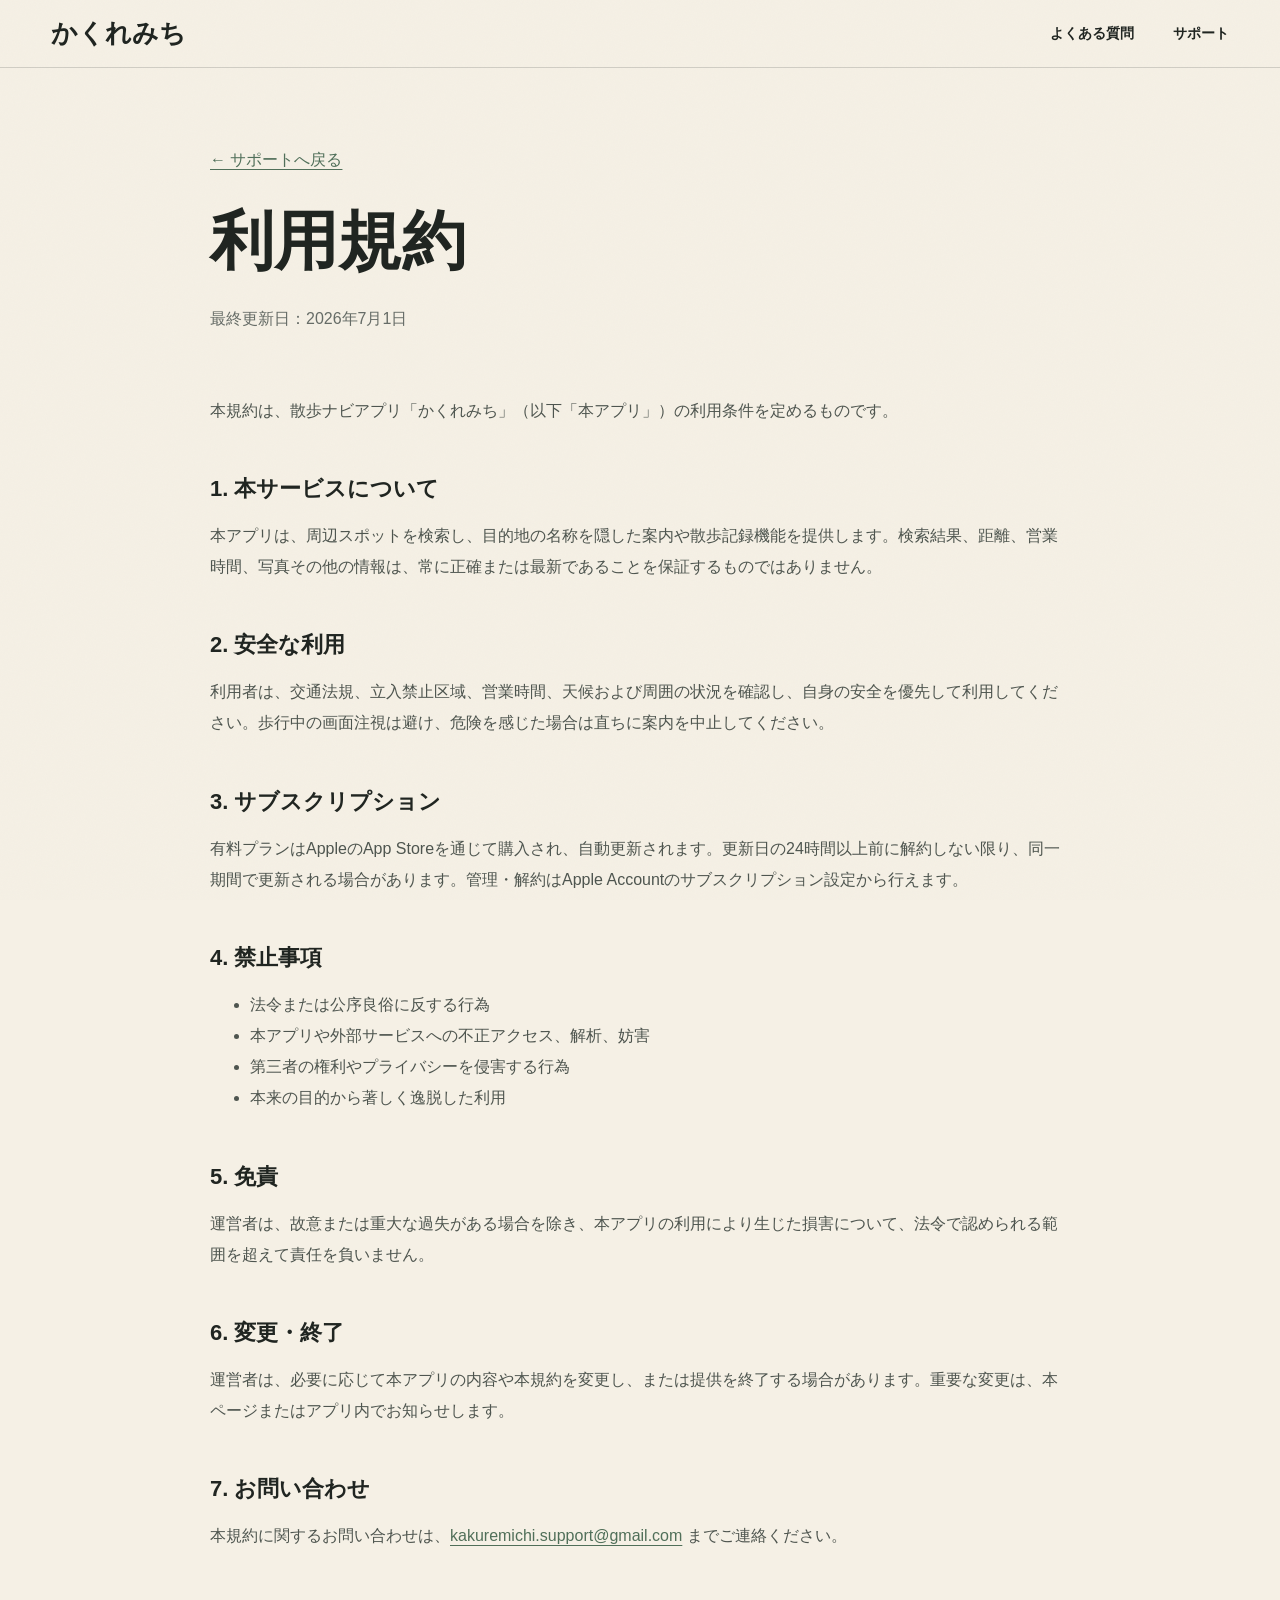
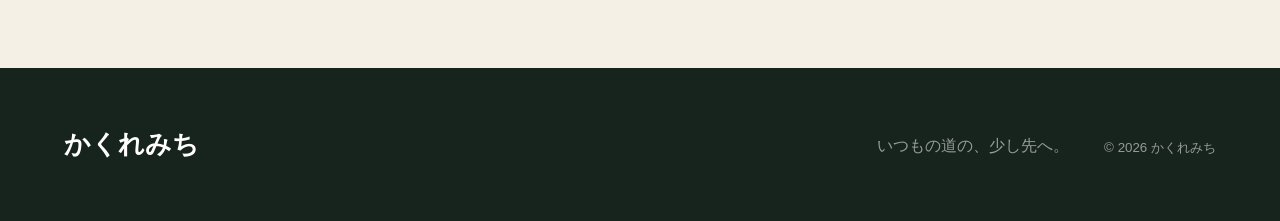
==== terms/index.html @ 9f10bf23 "Publish KakureMichi support site" ====
<!doctype html>
<html lang="ja">
<head>
  <meta charset="utf-8"><meta name="viewport" content="width=device-width, initial-scale=1">
  <meta name="referrer" content="strict-origin-when-cross-origin">
  <meta http-equiv="Content-Security-Policy" content="default-src 'self'; script-src 'self'; style-src 'self' 'unsafe-inline' https://fonts.googleapis.com; font-src 'self' https://fonts.gstatic.com data:; img-src 'self' data:; connect-src 'none'; media-src 'self'; object-src 'none'; frame-src 'none'; worker-src 'none'; base-uri 'self'; form-action 'none'; upgrade-insecure-requests">
  <meta name="robots" content="index,follow"><title>利用規約 | かくれみち</title>
  <link rel="preconnect" href="https://fonts.googleapis.com"><link rel="preconnect" href="https://fonts.gstatic.com" crossorigin>
  <link href="https://fonts.googleapis.com/css2?family=Klee+One:wght@400;600&family=Noto+Sans+JP:wght@400;500;600;700&display=swap" rel="stylesheet">
  <link rel="stylesheet" href="../styles.css">
</head>
<body>
  <header class="site-header is-scrolled"><a class="brand" href="../">かくれみち</a><nav class="desktop-nav"><a href="../#faq">よくある質問</a><a href="../#support">サポート</a></nav></header>
  <main class="legal-page"><div class="section-inner">
    <a class="legal-back" href="../">← サポートへ戻る</a>
    <h1>利用規約</h1><p class="updated">最終更新日：2026年7月1日</p>
    <p>本規約は、散歩ナビアプリ「かくれみち」（以下「本アプリ」）の利用条件を定めるものです。</p>
    <h2>1. 本サービスについて</h2><p>本アプリは、周辺スポットを検索し、目的地の名称を隠した案内や散歩記録機能を提供します。検索結果、距離、営業時間、写真その他の情報は、常に正確または最新であることを保証するものではありません。</p>
    <h2>2. 安全な利用</h2><p>利用者は、交通法規、立入禁止区域、営業時間、天候および周囲の状況を確認し、自身の安全を優先して利用してください。歩行中の画面注視は避け、危険を感じた場合は直ちに案内を中止してください。</p>
    <h2>3. サブスクリプション</h2><p>有料プランはAppleのApp Storeを通じて購入され、自動更新されます。更新日の24時間以上前に解約しない限り、同一期間で更新される場合があります。管理・解約はApple Accountのサブスクリプション設定から行えます。</p>
    <h2>4. 禁止事項</h2><ul><li>法令または公序良俗に反する行為</li><li>本アプリや外部サービスへの不正アクセス、解析、妨害</li><li>第三者の権利やプライバシーを侵害する行為</li><li>本来の目的から著しく逸脱した利用</li></ul>
    <h2>5. 免責</h2><p>運営者は、故意または重大な過失がある場合を除き、本アプリの利用により生じた損害について、法令で認められる範囲を超えて責任を負いません。</p>
    <h2>6. 変更・終了</h2><p>運営者は、必要に応じて本アプリの内容や本規約を変更し、または提供を終了する場合があります。重要な変更は、本ページまたはアプリ内でお知らせします。</p>
    <h2>7. お問い合わせ</h2><p>本規約に関するお問い合わせは、<a href="mailto:kakuremichi.support@gmail.com">kakuremichi.support@gmail.com</a> までご連絡ください。</p>
  </div></main>
  <footer><a class="brand" href="../">かくれみち</a><p>いつもの道の、少し先へ。</p><small>© 2026 かくれみち</small></footer>
</body></html>
---- styles.css ----
:root {
  --ink: #202521;
  --sub: #666c67;
  --paper: #f5f0e5;
  --paper-deep: #e9e1d1;
  --moss: #506f59;
  --moss-dark: #253f33;
  --coral: #dd654d;
  --gold: #e3ac4b;
  --blue: #7da7b2;
  --line: rgba(32, 37, 33, 0.17);
  --header-h: 84px;
}

* { box-sizing: border-box; }
html { scroll-behavior: smooth; overflow-x: clip; }
body {
  margin: 0;
  color: var(--ink);
  background: var(--paper);
  font-family: "Noto Sans JP", sans-serif;
  letter-spacing: 0;
  overflow-x: hidden;
}
body::before {
  content: "";
  position: fixed;
  z-index: 60;
  inset: 0;
  pointer-events: none;
  opacity: .14;
  background-image: url("data:image/svg+xml,%3Csvg xmlns='http://www.w3.org/2000/svg' width='180' height='180' viewBox='0 0 180 180'%3E%3Cfilter id='n'%3E%3CfeTurbulence type='fractalNoise' baseFrequency='.82' numOctaves='3' stitchTiles='stitch'/%3E%3C/filter%3E%3Crect width='100%25' height='100%25' filter='url(%23n)' opacity='.18'/%3E%3C/svg%3E");
  mix-blend-mode: multiply;
}
a { color: inherit; text-decoration: none; }
button { font: inherit; }
.skip-link { position: fixed; top: 8px; left: 8px; z-index: 100; padding: 10px 14px; background: white; transform: translateY(-150%); }
.skip-link:focus { transform: translateY(0); }

.journey-progress {
  position: fixed;
  z-index: 48;
  left: clamp(14px, 2vw, 32px);
  top: 50%;
  display: flex;
  align-items: center;
  gap: 12px;
  color: rgba(255,255,255,.72);
  transform: translate(-45%, -50%) rotate(-90deg);
  transform-origin: center;
  transition: color .35s ease;
}
.journey-progress::before { content: ""; width: 82px; height: 1px; background: currentColor; opacity: .28; }
.journey-progress i { position: absolute; left: 0; width: 82px; height: 1px; background: var(--gold); transform: scaleX(var(--page-progress, 0)); transform-origin: left; }
.journey-progress span { font-size: 9px; font-weight: 700; letter-spacing: .18em; white-space: nowrap; }
.journey-progress.is-light { color: rgba(32,37,33,.55); }

.site-header {
  position: fixed;
  top: 0;
  left: 0;
  right: 0;
  z-index: 50;
  height: var(--header-h);
  display: flex;
  align-items: center;
  justify-content: space-between;
  padding: 0 clamp(24px, 4vw, 72px);
  color: white;
  transition: background .35s ease, color .35s ease, height .35s ease;
}
.site-header.is-scrolled { height: 68px; color: var(--ink); background: rgba(245, 240, 229, .92); backdrop-filter: blur(16px); border-bottom: 1px solid var(--line); }
.brand { font: 600 clamp(24px, 2vw, 34px)/1 "Klee One", cursive; white-space: nowrap; }
.desktop-nav { display: flex; gap: clamp(22px, 3vw, 48px); font-size: 14px; font-weight: 600; }
.desktop-nav a { position: relative; padding: 8px 0; }
.desktop-nav a::after { content: ""; position: absolute; left: 0; right: 100%; bottom: 0; height: 1px; background: currentColor; transition: right .3s ease; }
.desktop-nav a:hover::after { right: 0; }
.menu-button { display: none; width: 44px; height: 44px; border: 0; background: transparent; color: currentColor; }
.menu-button span { display: block; width: 22px; height: 1px; margin: 6px auto; background: currentColor; }

.hero { position: sticky; top: 0; z-index: 1; min-height: 100svh; isolation: isolate; overflow: hidden; color: white; }
.hero-photo, .hero-shade, #ambient-canvas { position: absolute; inset: 0; }
.hero-photo { z-index: -4; background: url("./assets/hero-alley.webp") center center / cover no-repeat; transform: scale(1.04); }
.hero-shade { z-index: -3; background: linear-gradient(90deg, rgba(10, 14, 13, .78) 0%, rgba(10, 14, 13, .45) 42%, rgba(10, 14, 13, .04) 72%), linear-gradient(0deg, rgba(10, 14, 13, .4), transparent 40%); }
#ambient-canvas { z-index: -2; width: 100%; height: 100%; pointer-events: none; }
.hero-copy { position: relative; z-index: 5; width: min(820px, 88vw); padding: clamp(150px, 19vh, 210px) 0 88px clamp(24px, 8vw, 140px); }
.eyebrow, .section-kicker { margin: 0 0 20px; color: var(--gold); font-size: 12px; font-weight: 700; letter-spacing: .16em; }
.hero h1 { max-width: 720px; margin: 0; font: 600 clamp(42px, 4.35vw, 72px)/1.38 "Klee One", cursive; text-wrap: balance; }
.hero-lead { margin: 30px 0 0; color: rgba(255,255,255,.8); font-size: clamp(15px, 1.2vw, 18px); line-height: 2; }
.hero-actions { display: flex; align-items: center; gap: 28px; margin-top: 38px; }
.primary-action { display: inline-flex; align-items: center; justify-content: space-between; gap: 42px; min-width: 250px; height: 62px; padding: 0 24px; background: var(--coral); font-weight: 700; box-shadow: 0 14px 38px rgba(34, 15, 10, .2); transition: transform .25s ease, background .25s ease; }
.primary-action:hover { transform: translateY(-3px); background: #e2735d; }
.text-action { padding: 10px 0; border-bottom: 1px solid rgba(255,255,255,.6); font-size: 14px; }
.scroll-cue { position: absolute; right: 34px; bottom: 34px; display: grid; justify-items: center; gap: 10px; font-size: 9px; letter-spacing: .2em; writing-mode: vertical-rl; }
.scroll-cue i { display: block; width: 1px; height: 58px; background: rgba(255,255,255,.7); }

.decor, .section-decor { position: absolute; pointer-events: none; user-select: none; }
.decor { z-index: 3; filter: drop-shadow(0 12px 12px rgba(0,0,0,.2)); }
.decor-map { left: -38px; bottom: 5%; width: clamp(105px, 12vw, 190px); transform: rotate(-9deg); opacity: .92; }
.decor-note { right: -34px; top: 35%; width: clamp(130px, 15vw, 220px); transform: rotate(6deg); }
.decor-photo { right: 3%; bottom: 5%; width: clamp(105px, 12vw, 175px); transform: rotate(7deg); }
.decor-arrow { right: 42%; top: 45%; width: clamp(45px, 5vw, 74px); transform: rotate(-8deg); }
.decor-sparkles { right: 23%; top: 27%; width: clamp(54px, 6vw, 90px); }
.route-line { position: absolute; z-index: 2; right: 5%; bottom: -5%; width: min(58vw, 850px); height: 82%; overflow: visible; pointer-events: none; }
.route-line .route-path { fill: none; stroke: #f2c469; stroke-width: 4; stroke-linecap: round; stroke-dasharray: 2 16; filter: drop-shadow(0 0 6px rgba(242,196,105,.75)); }
.route-traveler { filter: drop-shadow(0 4px 8px rgba(24,20,12,.32)); }
.route-traveler circle { fill: var(--gold); stroke: rgba(255,255,255,.9); stroke-width: 3; }
.route-traveler path { fill: var(--moss-dark); stroke: none; }

.paper-band { position: relative; background: var(--paper); overflow-x: clip; }
.paper-band::before { content: ""; position: absolute; top: -28px; left: -2%; width: 104%; height: 56px; background: var(--paper); clip-path: polygon(0 46%, 5% 32%, 11% 54%, 18% 25%, 26% 49%, 34% 30%, 43% 52%, 52% 22%, 61% 44%, 69% 31%, 78% 55%, 87% 28%, 94% 49%, 100% 36%, 100% 100%, 0 100%); }
.section-inner { width: min(1180px, calc(100% - 48px)); margin: 0 auto; }
.story { z-index: 8; min-height: 680px; display: grid; align-items: center; padding: 155px 0 115px; overflow: visible; background: #f1ebdf; box-shadow: 0 -24px 55px rgba(10, 14, 13, .18); }
.story::before { display: none; }
.story-grid { position: relative; z-index: 2; display: grid; grid-template-columns: 1fr 1fr; gap: 12vw; align-items: center; }
.torn-paper-edge { position: absolute; z-index: 1; left: 0; top: -126px; width: 100%; height: 170px; object-fit: cover; object-position: center top; pointer-events: none; user-select: none; filter: drop-shadow(0 -10px 12px rgba(18, 20, 18, .15)); transform-origin: center bottom; }
.story h2, .steps h2, .faq h2, .support h2, .legal-page h1 { margin: 0; font: 600 clamp(42px, 5vw, 72px)/1.35 "Klee One", cursive; }
.story-copy { max-width: 520px; color: var(--sub); font-size: 17px; line-height: 2.15; }
.secret-note {
  position: relative;
  width: min(360px, 100%);
  margin-top: 36px;
  padding: 20px 92px 20px 22px;
  color: var(--ink);
  background: rgba(255,252,244,.72);
  border: 1px solid rgba(78,90,80,.19);
  box-shadow: 0 14px 32px rgba(64,52,35,.08);
  transform: rotate(-1.5deg);
}
.secret-note::before, .secret-note::after { content: ""; position: absolute; top: -10px; width: 58px; height: 22px; background: rgba(218,192,143,.58); }
.secret-note::before { left: 26px; transform: rotate(-5deg); }
.secret-note::after { right: 34px; transform: rotate(7deg); }
.secret-note span, .secret-note small { display: block; letter-spacing: .13em; }
.secret-note span { color: var(--coral); font-size: 9px; font-weight: 700; }
.secret-note strong { display: block; margin: 3px 0 1px; font: 600 27px/1.25 "Klee One", cursive; letter-spacing: .18em; }
.secret-note small { font-size: 10px; color: var(--sub); }
.secret-note::selection { background: transparent; }
.story-stamp { left: 4%; top: 16%; width: 120px; opacity: .58; transform: rotate(-12deg); }
.story-leaf { right: 4%; bottom: 7%; width: 92px; opacity: .78; transform: rotate(9deg); }

.steps { position: relative; z-index: 9; min-height: 800px; padding: 130px 0; background: #dfe5dd; overflow: hidden; }
.steps h2 { margin-bottom: 74px; }
.step-list { --step-progress: 0; position: relative; margin: 0; padding: 0; list-style: none; border-top: 1px solid rgba(37,63,51,.28); }
.step-list::before { content: ""; position: absolute; z-index: 2; left: 0; top: 0; width: 2px; height: 100%; background: var(--coral); transform: scaleY(var(--step-progress)); transform-origin: top; }
.step-list li { position: relative; display: grid; grid-template-columns: 110px 1fr; gap: 25px; align-items: start; padding: 32px 0 32px 20px; border-bottom: 1px solid rgba(37,63,51,.28); }
.step-number { color: var(--coral); font: 600 18px/1 "Klee One", cursive; }
.step-list h3 { margin: 0 0 9px; font-size: 25px; }
.step-list p { margin: 0; color: #526058; }
.step-map { right: 3%; top: 16%; width: min(25vw, 310px); opacity: .78; transform: rotate(8deg); }
.step-tape { right: 17%; top: 13%; width: 130px; transform: rotate(-7deg); }

.faq { z-index: 10; padding: 140px 0; }
.faq-layout { display: grid; grid-template-columns: .8fr 1.2fr; gap: 10vw; }
.faq-heading > p:last-child { color: var(--sub); }
.accordion details { border-top: 1px solid var(--line); }
.accordion details:last-child { border-bottom: 1px solid var(--line); }
.accordion summary { position: relative; padding: 26px 44px 26px 0; cursor: pointer; list-style: none; font-size: 17px; font-weight: 600; }
.accordion summary::-webkit-details-marker { display: none; }
.accordion summary::after { content: "+"; position: absolute; right: 8px; top: 24px; color: var(--moss); font-size: 22px; font-weight: 400; }
.accordion details[open] summary::after { content: "−"; }
.accordion details p { max-width: 690px; margin: 0; padding: 0 40px 26px 0; color: var(--sub); line-height: 1.9; }
.accordion details[open] { background: rgba(255,255,255,.22); }

.support { position: relative; z-index: 11; padding: 150px 0; color: white; background: var(--moss-dark); overflow: hidden; }
.support-grid { position: relative; z-index: 2; display: grid; grid-template-columns: 1fr 1fr; gap: 10vw; align-items: start; }
.support-light { position: absolute; width: 620px; height: 620px; right: -160px; top: -270px; border: 1px solid rgba(227,172,75,.36); border-radius: 50%; box-shadow: 0 0 100px rgba(227,172,75,.12) inset; }
.support-actions { border-top: 1px solid rgba(255,255,255,.24); }
.support-link { display: grid; grid-template-columns: 1fr auto; gap: 7px 20px; padding: 24px 2px; border-bottom: 1px solid rgba(255,255,255,.24); transition: padding .25s ease, color .25s ease; }
.support-link:hover { padding-left: 12px; color: #f0c875; }
.support-link span { font-size: 17px; font-weight: 600; }
.support-link small { grid-column: 1; color: rgba(255,255,255,.57); }
.support-link b { grid-column: 2; grid-row: 1 / span 2; align-self: center; font-size: 24px; font-weight: 400; }
footer { position: relative; z-index: 12; display: grid; grid-template-columns: 1fr auto auto; align-items: end; gap: 35px; padding: 64px clamp(24px, 5vw, 80px); background: #17231d; color: white; }
footer p, footer small { margin: 0; color: rgba(255,255,255,.55); }

.legal-page { min-height: 100vh; padding: 150px 0 100px; background: var(--paper); }
.legal-page .section-inner { max-width: 860px; }
.legal-page h1 { margin-bottom: 18px; }
.legal-page .updated { margin-bottom: 60px; color: var(--sub); }
.legal-page h2 { margin: 48px 0 14px; font-size: 22px; }
.legal-page p, .legal-page li { color: #4e554f; line-height: 1.95; }
.legal-page a { color: var(--moss); text-decoration: underline; text-underline-offset: 4px; }
.legal-back { display: inline-flex; margin-bottom: 28px; color: var(--moss); }

@media (max-width: 780px) {
  :root { --header-h: 68px; }
  .desktop-nav { position: fixed; inset: 68px 0 auto; display: grid; gap: 0; padding: 10px 24px 24px; color: var(--ink); background: rgba(245,240,229,.97); transform: translateY(-130%); transition: transform .35s ease; }
  .desktop-nav.is-open { transform: translateY(0); }
  .desktop-nav a { padding: 16px 0; border-bottom: 1px solid var(--line); }
  .menu-button { display: block; }
  .journey-progress { left: 50%; top: 78px; gap: 8px; transform: translateX(-50%); color: rgba(255,255,255,.68); }
  .journey-progress::before, .journey-progress i { width: min(40vw, 170px); }
  .journey-progress span { display: none; }
  .hero { min-height: max(760px, 100svh); min-height: max(760px, 100dvh); }
  .hero-photo { background-position: 60% center; }
  .hero-shade { background: linear-gradient(90deg, rgba(10,14,13,.76), rgba(10,14,13,.13)), linear-gradient(0deg, rgba(10,14,13,.52), transparent 50%); }
  .hero-copy { width: 100%; padding: 150px 24px 100px; }
  .hero h1 { font-size: clamp(30px, 8.8vw, 42px); line-height: 1.48; }
  .hero-actions { align-items: stretch; flex-direction: column; max-width: 310px; }
  .primary-action { min-width: 0; }
  .decor-map { left: -55px; bottom: 2%; }
  .decor-note { display: none; }
  .decor-photo { right: -20px; bottom: 5%; width: 120px; }
  .decor-arrow { right: 15%; top: 57%; }
  .route-line { right: -10%; width: 110vw; }
  .story-grid, .faq-layout, .support-grid { grid-template-columns: 1fr; gap: 48px; }
  .story { min-height: 720px; padding: 125px 0 90px; }
  .torn-paper-edge { top: -88px; height: 122px; width: 122%; left: -11%; }
  .steps { padding: 110px 0; }
  .steps h2 { margin-bottom: 48px; }
  .step-list li { grid-template-columns: 52px 1fr; }
  .step-map { top: auto; right: -28px; bottom: 20px; width: 158px; opacity: .28; }
  .step-tape { display: none; }
  .faq { padding: 110px 0; }
  .support { padding: 110px 0; }
  footer { grid-template-columns: 1fr; align-items: start; gap: 18px; }
  .legal-page { padding-top: 120px; }
}

@media (min-width: 781px) and (max-width: 1100px) {
  .hero-copy { width: min(680px, 78vw); padding-left: 8vw; }
  .hero h1 { font-size: clamp(40px, 5.5vw, 60px); }
  .decor-note { right: -75px; }
  .decor-photo { right: 1%; }
  .story-grid { gap: 7vw; }
  .step-map { right: -30px; opacity: .45; }
  .support-grid { gap: 6vw; }
}

@media (max-width: 480px) {
  .site-header { padding-inline: 18px; }
  .hero-copy { padding: 132px 18px 90px; }
  .hero h1 { font-size: min(8.2vw, 34px); white-space: nowrap; }
  .hero-lead br { display: none; }
  .hero-actions { gap: 18px; margin-top: 30px; }
  .primary-action { width: 100%; height: 58px; }
  .scroll-cue { right: 16px; bottom: 26px; }
  .decor-sparkles { right: 7%; top: 32%; }
  .section-inner { width: calc(100% - 36px); }
  .story h2, .steps h2, .faq h2, .support h2, .legal-page h1 { font-size: clamp(34px, 11vw, 48px); }
  .story-copy { font-size: 15px; line-height: 2; }
  .secret-note { padding-right: 72px; }
  .steps { min-height: 700px; }
  .step-list h3 { font-size: 21px; }
  .step-list p { font-size: 14px; line-height: 1.8; }
  .accordion summary { font-size: 15px; line-height: 1.7; }
  .support-link span { font-size: 15px; }
}

@media (max-height: 680px) and (min-width: 781px) {
  .hero-copy { padding-top: 118px; padding-bottom: 54px; }
  .hero h1 { font-size: clamp(38px, 4.4vw, 58px); }
  .hero-lead { margin-top: 18px; line-height: 1.75; }
  .hero-actions { margin-top: 24px; }
  .decor-photo { width: 108px; }
}

@media (orientation: landscape) and (max-height: 520px) {
  .hero { min-height: 650px; }
  .journey-progress { display: none; }
}

@media (prefers-reduced-motion: reduce) {
  html { scroll-behavior: auto; }
  *, *::before, *::after { animation-duration: .01ms !important; animation-iteration-count: 1 !important; transition-duration: .01ms !important; }
  #ambient-canvas { display: none; }
}
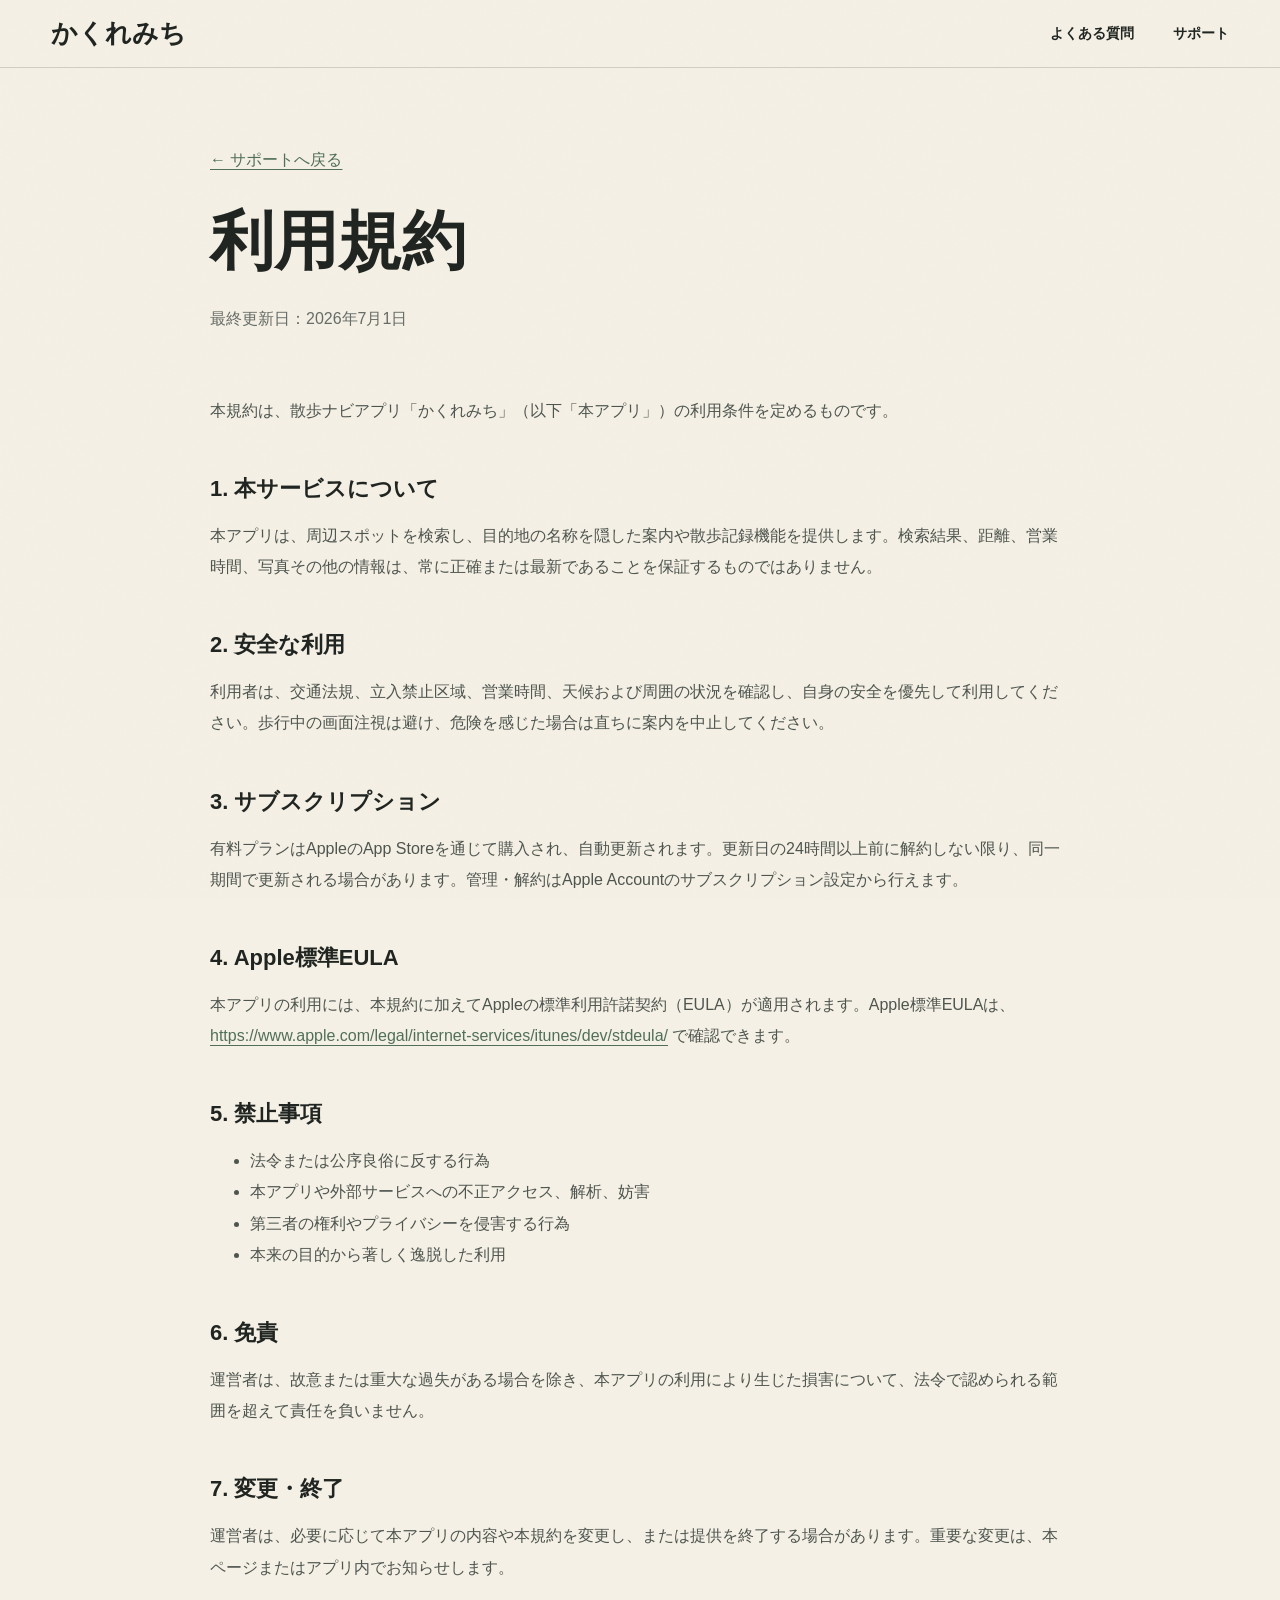
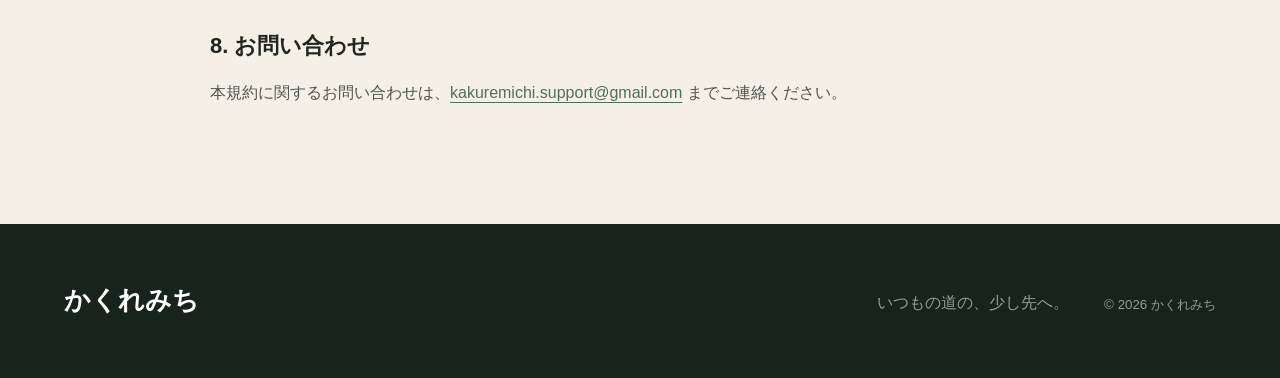
==== commit da6684bb: "Clarify privacy and subscription terms" ====
--- a/terms/index.html
+++ b/terms/index.html
@@ -18,10 +18,11 @@
     <h2>1. 本サービスについて</h2><p>本アプリは、周辺スポットを検索し、目的地の名称を隠した案内や散歩記録機能を提供します。検索結果、距離、営業時間、写真その他の情報は、常に正確または最新であることを保証するものではありません。</p>
     <h2>2. 安全な利用</h2><p>利用者は、交通法規、立入禁止区域、営業時間、天候および周囲の状況を確認し、自身の安全を優先して利用してください。歩行中の画面注視は避け、危険を感じた場合は直ちに案内を中止してください。</p>
     <h2>3. サブスクリプション</h2><p>有料プランはAppleのApp Storeを通じて購入され、自動更新されます。更新日の24時間以上前に解約しない限り、同一期間で更新される場合があります。管理・解約はApple Accountのサブスクリプション設定から行えます。</p>
-    <h2>4. 禁止事項</h2><ul><li>法令または公序良俗に反する行為</li><li>本アプリや外部サービスへの不正アクセス、解析、妨害</li><li>第三者の権利やプライバシーを侵害する行為</li><li>本来の目的から著しく逸脱した利用</li></ul>
-    <h2>5. 免責</h2><p>運営者は、故意または重大な過失がある場合を除き、本アプリの利用により生じた損害について、法令で認められる範囲を超えて責任を負いません。</p>
-    <h2>6. 変更・終了</h2><p>運営者は、必要に応じて本アプリの内容や本規約を変更し、または提供を終了する場合があります。重要な変更は、本ページまたはアプリ内でお知らせします。</p>
-    <h2>7. お問い合わせ</h2><p>本規約に関するお問い合わせは、<a href="mailto:kakuremichi.support@gmail.com">kakuremichi.support@gmail.com</a> までご連絡ください。</p>
+    <h2>4. Apple標準EULA</h2><p>本アプリの利用には、本規約に加えてAppleの標準利用許諾契約（EULA）が適用されます。Apple標準EULAは、<a href="https://www.apple.com/legal/internet-services/itunes/dev/stdeula/">https://www.apple.com/legal/internet-services/itunes/dev/stdeula/</a> で確認できます。</p>
+    <h2>5. 禁止事項</h2><ul><li>法令または公序良俗に反する行為</li><li>本アプリや外部サービスへの不正アクセス、解析、妨害</li><li>第三者の権利やプライバシーを侵害する行為</li><li>本来の目的から著しく逸脱した利用</li></ul>
+    <h2>6. 免責</h2><p>運営者は、故意または重大な過失がある場合を除き、本アプリの利用により生じた損害について、法令で認められる範囲を超えて責任を負いません。</p>
+    <h2>7. 変更・終了</h2><p>運営者は、必要に応じて本アプリの内容や本規約を変更し、または提供を終了する場合があります。重要な変更は、本ページまたはアプリ内でお知らせします。</p>
+    <h2>8. お問い合わせ</h2><p>本規約に関するお問い合わせは、<a href="mailto:kakuremichi.support@gmail.com">kakuremichi.support@gmail.com</a> までご連絡ください。</p>
   </div></main>
   <footer><a class="brand" href="../">かくれみち</a><p>いつもの道の、少し先へ。</p><small>© 2026 かくれみち</small></footer>
 </body></html>
